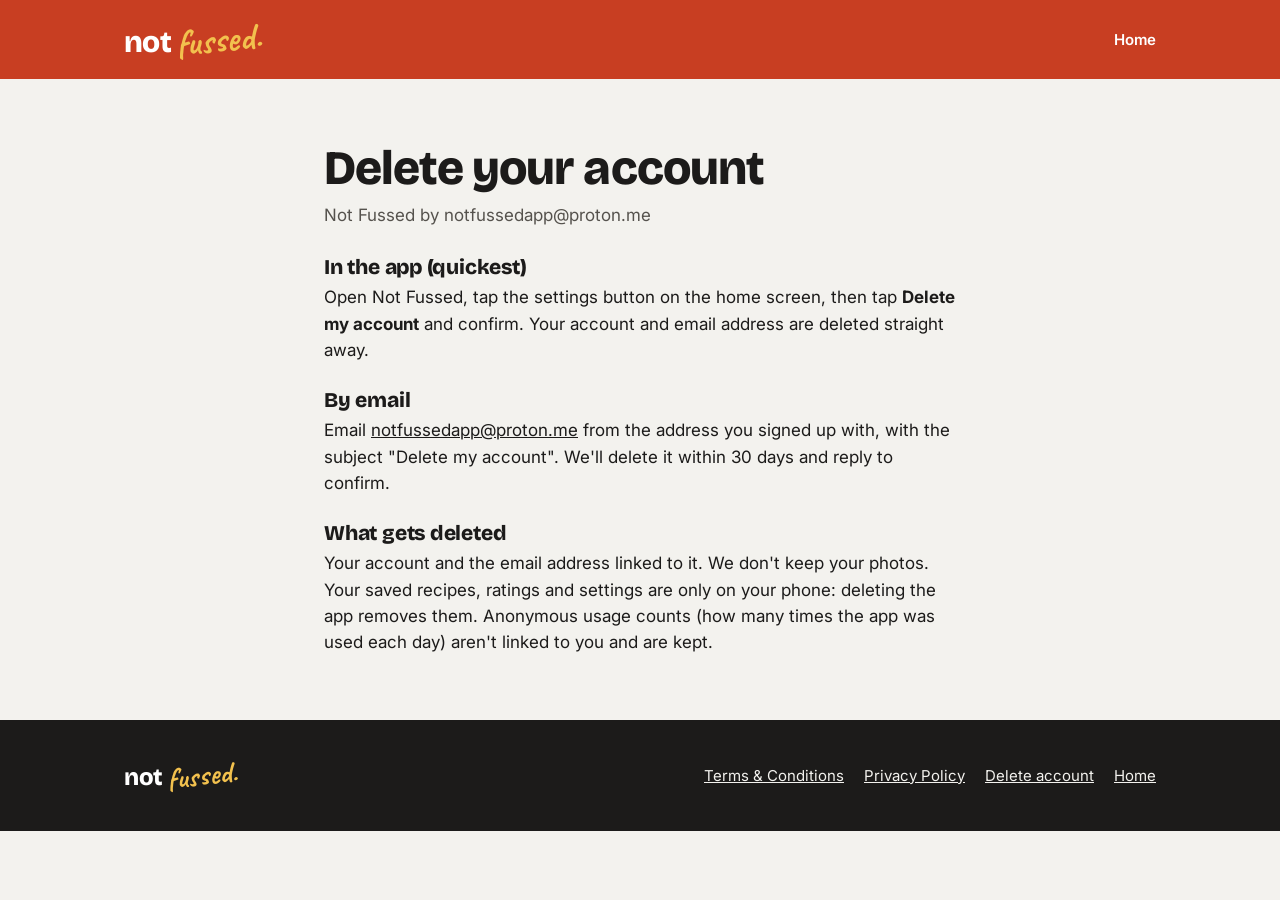
==== delete-account.html @ 35a334a2 "Delete-account page, updated privacy policy Co-Authored-By: Claude Opus 5.5 <noreply@anthropic.com> " ====
<!DOCTYPE html>
<html lang="en-GB">
<head>
<meta charset="utf-8">
<meta name="viewport" content="width=device-width, initial-scale=1">
<title>Delete your account · Not Fussed</title>
<link rel="icon" href="img/icon.png">
<link href="https://fonts.googleapis.com/css2?family=Bricolage+Grotesque:opsz,wght@12..96,800&family=Caveat:wght@700&family=Inter:wght@400;600;800&display=swap" rel="stylesheet">
<link rel="stylesheet" href="style.css">
</head>
<body>
<header class="bar"><div class="wrap"><nav class="top" aria-label="Main"><a class="logo" href="index.html">not<span>fussed.</span></a><div class="links"><a href="index.html">Home</a></div></nav></div></header>
<main class="doc">
<h1>Delete your account</h1>
<p class="upd">Not Fussed by notfussedapp@proton.me</p>
<h2>In the app (quickest)</h2>
<p>Open Not Fussed, tap the settings button on the home screen, then tap <b>Delete my account</b> and confirm. Your account and email address are deleted straight away.</p>
<h2>By email</h2>
<p>Email <a href="mailto:notfussedapp@proton.me">notfussedapp@proton.me</a> from the address you signed up with, with the subject "Delete my account". We'll delete it within 30 days and reply to confirm.</p>
<h2>What gets deleted</h2>
<p>Your account and the email address linked to it. We don't keep your photos. Your saved recipes, ratings and settings are only on your phone: deleting the app removes them. Anonymous usage counts (how many times the app was used each day) aren't linked to you and are kept.</p>
</main>
<footer><div class="wrap"><div class="row"><span class="logo" style="font-size:24px">not<span>fussed.</span></span><nav aria-label="Footer"><a href="terms.html">Terms &amp; Conditions</a><a href="privacy.html">Privacy Policy</a><a href="delete-account.html">Delete account</a><a href="index.html">Home</a></nav></div></div></footer>
</body>
</html>
---- style.css ----
/*
VOICE: cheeky, warm, British: the app's own voice, short lines.
IDEA: the fridge door: red outside, cream shelves inside, things you've got lined up.
PICTURE: two real app screens in phones, tilted, on the red field.
COLOUR and TYPE: Not Fussed brand: red #C83E22, cream #F3F2EE, ink, yellow #F2C14E. Bricolage Grotesque + Caveat (the app's logo lettering).
LAYOUT: red hero band, three steps on cream, what-you-get list, free/Pro, footer.
*/
:root{color-scheme:light dark;
  --red:#C83E22;--yellow:#F2C14E;--soft:light-dark(#FBEBC4,#3a2f17);
  --bg:light-dark(#F3F2EE,#161514);--card:light-dark(#FFFFFF,#22201e);
  --ink:light-dark(#1C1B1A,#F3F2EE);--muted:light-dark(#55524D,#b9b4ac);--line:light-dark(#DCD9D2,#3a3734)}
:root[data-theme=light]{color-scheme:light}:root[data-theme=dark]{color-scheme:dark}
*{box-sizing:border-box;min-width:0}
html{scroll-padding-top:72px}
body{margin:0;background:var(--bg);color:var(--ink);font:17px/1.55 Inter,system-ui,-apple-system,"Segoe UI",sans-serif;overflow-x:clip}
h1,h2,h3,.logo{font-family:"Bricolage Grotesque",system-ui,sans-serif;font-weight:800;letter-spacing:-.02em;line-height:1.05;text-wrap:balance;margin:0}
a{color:inherit}
.wrap{max-width:1160px;margin:0 auto;padding:0 max(5vw,16px)}
.band{padding:clamp(40px,6vw,88px) 0}
.logo{font-size:30px;text-decoration:none;color:#fff;white-space:nowrap}
.logo span{font-family:Caveat,cursive;font-weight:700;color:var(--yellow);font-size:1.25em;display:inline-block;transform:rotate(-6deg);margin-left:4px;letter-spacing:0}
nav.top{display:flex;justify-content:space-between;align-items:center;gap:16px;padding:20px 0}
nav.top .links{display:flex;gap:22px;flex-wrap:wrap}
nav.top .links a{color:#fff;text-decoration:none;font-weight:600;font-size:15px}
nav.top .links a:hover{text-decoration:underline}
.hero{background:var(--red);color:#fff;overflow:hidden;position:relative}
.hero .grid{display:grid;grid-template-columns:minmax(0,1.05fr) minmax(0,1fr);gap:40px;align-items:center;padding-bottom:0}
.hero h1{font-size:clamp(40px,6vw,68px)}
.hero h1 em{font-style:normal;color:var(--yellow)}
.hero p.lead{font-size:clamp(18px,2vw,21px);max-width:30em;margin:22px 0 28px;color:#fff8f2}
.cta{display:flex;flex-wrap:wrap;gap:12px;align-items:center}
.btn{display:inline-flex;align-items:center;justify-content:center;min-height:52px;padding:0 26px;border-radius:26px;font-weight:800;font-size:17px;text-decoration:none;border:3px solid transparent}
.btn.light{background:#fff;color:#1C1B1A}
.btn.ghost{border-color:#fff;color:#fff}
.btn.red{background:var(--red);color:#fff}
.btn:focus-visible,a:focus-visible{outline:3px solid var(--yellow);outline-offset:3px}
.small{font-size:14px;opacity:.9;margin-top:14px}
.phones{position:relative;height:clamp(420px,46vw,600px)}
.phone{position:absolute;width:clamp(200px,21vw,270px);aspect-ratio:585/1266;border-radius:38px;background:#1C1B1A;padding:9px;box-shadow:0 30px 60px rgba(0,0,0,.3)}
.phone img{width:100%;height:100%;display:block;border-radius:30px;object-fit:cover;object-position:top}
.phone.a{left:4%;top:40px;transform:rotate(-6deg)}
.phone.b{right:4%;top:90px;transform:rotate(5deg)}
.steps{display:grid;grid-template-columns:repeat(3,minmax(0,1fr));gap:28px;margin-top:40px}
.step{background:var(--card);border-radius:28px;padding:22px 22px 0;overflow:hidden;display:flex;flex-direction:column}
.step .n{font-family:Caveat,cursive;font-weight:700;color:var(--red);font-size:34px;line-height:1}
.step h3{font-size:24px;margin:6px 0 8px}
.step p{margin:0 0 18px;color:var(--muted)}
.step .shot{margin-top:auto;height:300px;overflow:hidden;border-radius:22px 22px 0 0;border:8px solid #1C1B1A;border-bottom:0}
.step .shot img{width:100%;display:block}
h2.sec{font-size:clamp(32px,4vw,46px)}
.sub{color:var(--muted);font-size:19px;max-width:36em;margin:14px 0 0}
.feats{display:grid;grid-template-columns:repeat(3,minmax(0,1fr));gap:20px;margin-top:36px;padding:0;list-style:none}
.feats li{border-top:3px solid var(--ink);padding-top:14px}
.feats b{display:block;font-family:"Bricolage Grotesque",sans-serif;font-size:20px;margin-bottom:4px}
.feats span{color:var(--muted)}
.price{display:grid;grid-template-columns:repeat(2,minmax(0,1fr));gap:20px;margin-top:36px}
.plan{background:var(--card);border-radius:28px;padding:28px;border:3px solid transparent}
.plan.pro{border-color:var(--red)}
.plan h3{font-size:28px}
.plan .tag{display:inline-block;background:var(--yellow);color:#1C1B1A;font-weight:800;font-size:13px;padding:3px 10px;border-radius:8px;margin-left:8px;vertical-align:middle}
.plan ul{padding-left:20px;margin:14px 0 0}
.plan li{margin:6px 0}
.testers{background:var(--soft);border-radius:32px;padding:clamp(24px,4vw,48px);display:grid;grid-template-columns:minmax(0,1.4fr) minmax(0,1fr);gap:24px;align-items:center}
.testers h2{font-size:clamp(28px,3.4vw,40px)}
.testers p{margin:12px 0 0;color:var(--muted)}
.mail{font-weight:800;font-size:19px;word-break:break-all}
footer{background:#1C1B1A;color:#F3F2EE;padding:40px 0;font-size:15px}
footer .row{display:flex;flex-wrap:wrap;gap:16px 28px;justify-content:space-between;align-items:center}
footer nav{display:flex;flex-wrap:wrap;gap:20px}
footer .note{opacity:.7;margin-top:18px;font-size:13px}
/* legal pages */
.doc{max-width:760px;margin:0 auto;padding:clamp(28px,5vw,64px) max(5vw,16px)}
.doc h1{font-size:clamp(34px,5vw,48px)}
.doc .upd{color:var(--muted);margin:8px 0 28px}
.doc h2{font-size:21px;margin:26px 0 6px;letter-spacing:-.01em}
.doc p{margin:0;color:var(--ink)}
.bar{background:var(--red)}
@media(max-width:860px){
  .hero .grid,.testers{grid-template-columns:minmax(0,1fr)}
  .phones{height:470px}
  .steps,.feats{grid-template-columns:minmax(0,1fr)}
  .step .shot{height:260px}
}
@media(max-width:600px){
  .price{grid-template-columns:minmax(0,1fr)}
  nav.top .links a.hide-s{display:none}
  .phone{width:180px}.phone.a{left:2%}.phone.b{right:2%;top:70px}
  .phones{height:420px}
}
@media(prefers-reduced-motion:no-preference){
  .phone.b{animation:bob 5s ease-in-out infinite}
  @keyframes bob{50%{transform:rotate(5deg) translateY(-10px)}}
}
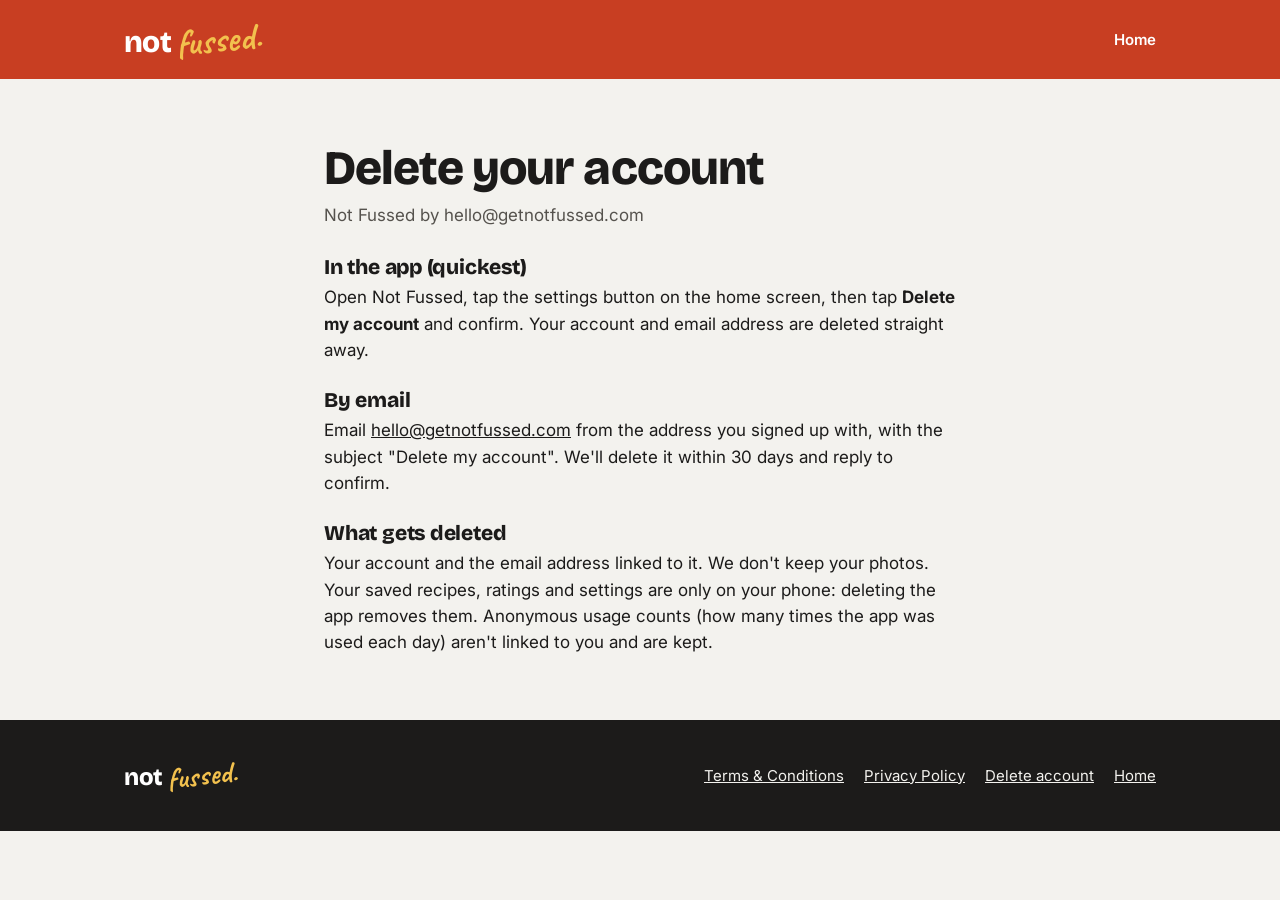
==== commit a33de2d9: "Contact: hello@getnotfussed.com Co-Authored-By: Claude Opus 5.5 <noreply@anthropic.com> Claude-Sessi" ====
--- a/delete-account.html
+++ b/delete-account.html
@@ -12,11 +12,11 @@
 <header class="bar"><div class="wrap"><nav class="top" aria-label="Main"><a class="logo" href="index.html">not<span>fussed.</span></a><div class="links"><a href="index.html">Home</a></div></nav></div></header>
 <main class="doc">
 <h1>Delete your account</h1>
-<p class="upd">Not Fussed by notfussedapp@proton.me</p>
+<p class="upd">Not Fussed by hello@getnotfussed.com</p>
 <h2>In the app (quickest)</h2>
 <p>Open Not Fussed, tap the settings button on the home screen, then tap <b>Delete my account</b> and confirm. Your account and email address are deleted straight away.</p>
 <h2>By email</h2>
-<p>Email <a href="mailto:notfussedapp@proton.me">notfussedapp@proton.me</a> from the address you signed up with, with the subject "Delete my account". We'll delete it within 30 days and reply to confirm.</p>
+<p>Email <a href="mailto:hello@getnotfussed.com">hello@getnotfussed.com</a> from the address you signed up with, with the subject "Delete my account". We'll delete it within 30 days and reply to confirm.</p>
 <h2>What gets deleted</h2>
 <p>Your account and the email address linked to it. We don't keep your photos. Your saved recipes, ratings and settings are only on your phone: deleting the app removes them. Anonymous usage counts (how many times the app was used each day) aren't linked to you and are kept.</p>
 </main>
